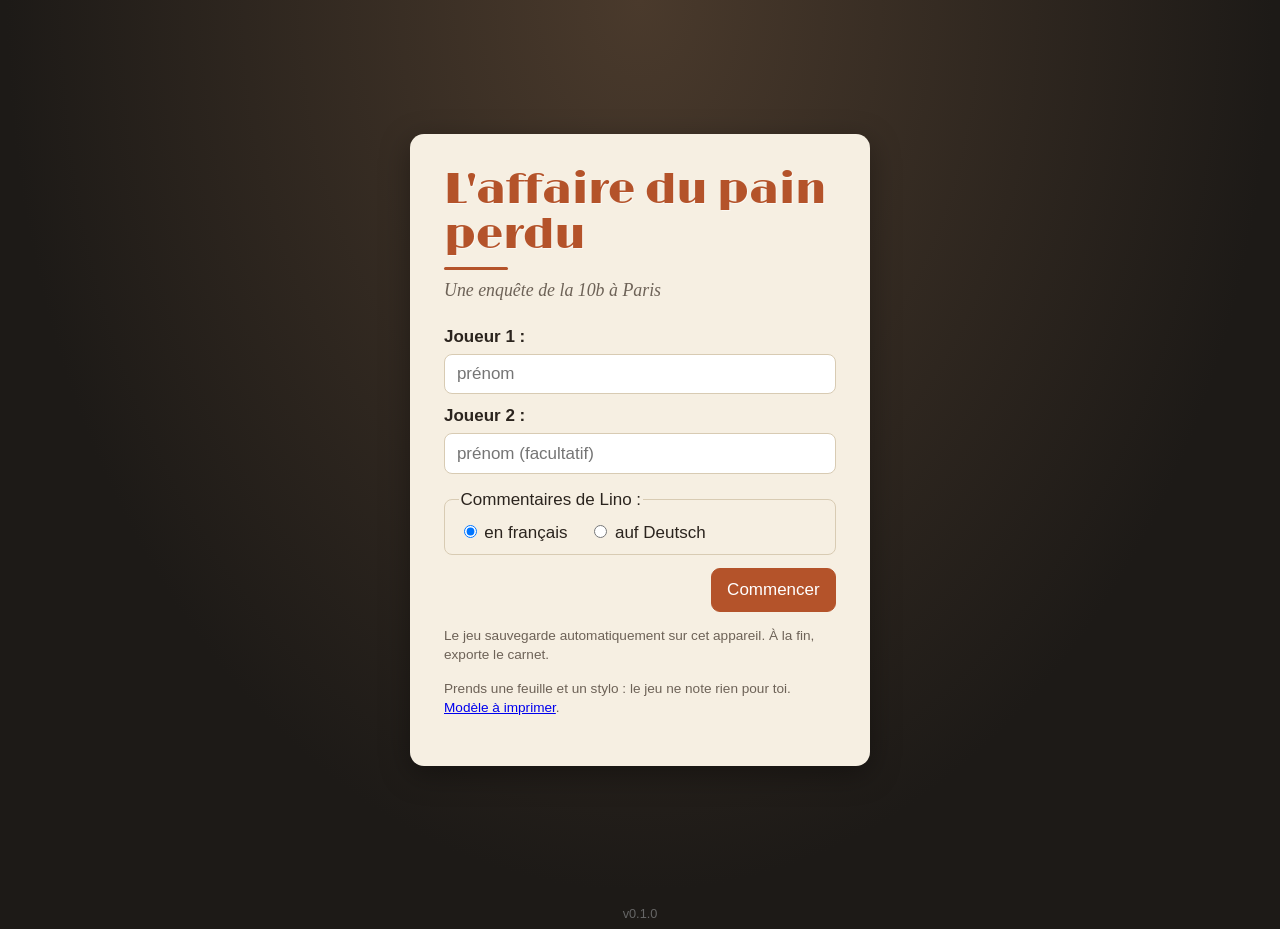
==== index.html @ 49717b9c "Smartphones: kompakte Kopfzeile, große Bühne im Querformat, Teilen-Export - Kopfzeile auf kleinen Bi" ====
<!DOCTYPE html>
<html lang="fr">
<head>
  <meta charset="utf-8">
  <meta name="viewport" content="width=device-width, initial-scale=1">
  <title>L'affaire du pain perdu</title>
  <meta name="description" content="Une enquête à Paris pour apprendre le français (A2) – jeu d'aventure point-and-click.">
  <meta name="theme-color" content="#2a2521">
  <meta name="mobile-web-app-capable" content="yes">
  <meta name="apple-mobile-web-app-capable" content="yes">
  <meta name="apple-mobile-web-app-status-bar-style" content="black">
  <meta name="apple-mobile-web-app-title" content="Pain perdu">
  <link rel="manifest" href="manifest.webmanifest">
  <link rel="apple-touch-icon" href="assets/icons/icon-180.png">
  <link rel="icon" href="data:image/svg+xml,<svg xmlns='http://www.w3.org/2000/svg' viewBox='0 0 100 100'><text y='.9em' font-size='90'>🥖</text></svg>">
  <link rel="stylesheet" href="css/style.css">
</head>
<body>
  <!-- Startbildschirm -->
  <section id="start" class="start">
    <div class="start-card">
      <h1 id="title">L'affaire du pain perdu</h1>
      <p id="subtitle" class="sub">Une enquête de la 10b à Paris</p>
      <label>Joueur 1 : <input id="p1" type="text" maxlength="30" autocomplete="off" placeholder="prénom"></label>
      <label>Joueur 2 : <input id="p2" type="text" maxlength="30" autocomplete="off" placeholder="prénom (facultatif)"></label>
      <fieldset>
        <legend>Commentaires de Lino :</legend>
        <label class="radio"><input type="radio" name="lino" value="fr" checked> en français</label>
        <label class="radio"><input type="radio" name="lino" value="de"> auf Deutsch</label>
      </fieldset>
      <div class="bar">
        <button id="btn-resume" class="btn" hidden>Continuer la partie</button>
        <button id="btn-start" class="btn primary">Commencer</button>
      </div>
      <p class="tiny">Le jeu sauvegarde automatiquement sur cet appareil. À la fin, exporte le carnet.</p>
      <p class="tiny">Prends une feuille et un stylo : le jeu ne note rien pour toi. <a href="zettel.html" target="_blank">Modèle à imprimer</a>.</p>
    </div>
  </section>

  <!-- Spiel -->
  <section id="game" hidden>
    <header class="top">
      <div class="left"><span class="brand">Le Pain perdu</span><span id="scene-name" class="scene"></span><span id="node-id" class="nid" hidden></span></div>
      <div class="right">
        <span id="mouse" class="mouse"></span>
        <!-- Symbole erscheinen nur auf kleinen Bildschirmen (css: Smartphones) -->
        <button id="btn-carnet" class="btn top-btn" aria-label="Carnet"><svg class="ticon" viewBox="0 0 22 22" fill="none" stroke="currentColor" stroke-width="1.9" stroke-linecap="round" stroke-linejoin="round" aria-hidden="true"><path d="M5.5 2.5h10a1.5 1.5 0 0 1 1.5 1.5v14a1.5 1.5 0 0 1-1.5 1.5h-10z"/><path d="M8.5 2.5v17M11.5 7.5h3M11.5 10.5h3"/></svg><span class="tl">Carnet</span> <span id="carnet-count" class="badge"></span></button>
        <button id="btn-map" class="btn top-btn" aria-label="Carte"><svg class="ticon" viewBox="0 0 22 22" fill="none" stroke="currentColor" stroke-width="1.9" stroke-linecap="round" stroke-linejoin="round" aria-hidden="true"><path d="M2.5 5.5l5.5-2 6 2 5.5-2v13l-5.5 2-6-2-5.5 2z"/><path d="M8 3.5v13M14 5.5v13"/></svg><span class="tl">Carte</span></button>
        <button id="btn-inv" class="btn top-btn" aria-label="Inventaire"><svg class="ticon" viewBox="0 0 22 22" fill="none" stroke="currentColor" stroke-width="1.9" stroke-linecap="round" stroke-linejoin="round" aria-hidden="true"><path d="M5.5 9a5.5 5.5 0 0 1 11 0v9a1.5 1.5 0 0 1-1.5 1.5H7A1.5 1.5 0 0 1 5.5 18z"/><path d="M8.5 4.3V2.5h5v1.8M8.5 12.5h5v3.5h-5z"/></svg><span class="tl">Inventaire</span></button>
        <button id="btn-gloss" class="btn top-btn" aria-label="Glossaire"><svg class="ticon" viewBox="0 0 22 22" fill="none" stroke="currentColor" stroke-width="1.9" stroke-linecap="round" stroke-linejoin="round" aria-hidden="true"><path d="M11 6C9 4.5 6 4 2.5 4.5v13C6 17 9 17.5 11 19c2-1.5 5-2 8.5-1.5v-13C16 4 13 4.5 11 6z"/><path d="M11 6v13"/></svg><span class="tl">Glossaire</span></button>
        <button id="btn-lang" class="btn top-btn" title="Commentaires de Lino : français / deutsch" aria-label="Lino FR/DE"><span class="tglyph" aria-hidden="true">FR<br>DE</span><span class="tl">Lino<span class="tl-long"> FR/DE</span></span></button>
        <button id="btn-full" class="btn top-btn" aria-label="Plein écran" title="Plein écran" hidden><svg class="ticon" viewBox="0 0 22 22" fill="none" stroke="currentColor" stroke-width="1.9" stroke-linecap="round" stroke-linejoin="round" aria-hidden="true"><path d="M3 8V3h5M14 3h5v5M19 14v5h-5M8 19H3v-5"/></svg><span class="tl">Plein écran</span></button>
        <button id="btn-prof" class="btn top-btn prof" hidden><span class="tglyph" aria-hidden="true">Prof</span><span class="tl">Prof</span></button>
      </div>
    </header>
    <main class="play">
      <div id="rotate-hint" class="rotate-hint" hidden><span class="rot" aria-hidden="true">⟳</span><span>Tourne ton téléphone : l'image est plus grande.</span><button class="x" aria-label="Fermer">×</button></div>
      <div id="stage" class="stage" aria-label="Scène"></div>
      <div id="dialogue" class="dialogue"></div>
    </main>
  </section>

  <!-- Fenster (Carnet, Karte, Aufgaben …) -->
  <div id="modal" class="modal" hidden>
    <div class="modal-inner">
      <button id="modal-close" class="close" aria-label="Fermer">×</button>
      <div id="modal-body"></div>
    </div>
  </div>
  <div id="toasts" class="toasts"></div>
  <div id="gltip" class="gltip" hidden></div>
  <footer class="foot"><span id="ver"></span></footer>

  <script src="js/data.js"></script>
  <script src="js/game.js"></script>
</body>
</html>
---- css/style.css ----
/* L'affaire du pain perdu – Stil */
:root {
  --bg: #1d1a17; --panel: #f6efe2; --panel-2: #efe4cf; --ink: #2b241e; --muted: #6d6257; --accent: #b4532a; --accent-2: #2c6fad;
  --ok: #2e7d4f; --no: #b23b3b; --line: #d8cbb3; --paper: #fffaf0; --shadow: 0 8px 30px rgba(0,0,0,.35);
  --font: "Segoe UI", Roboto, "Helvetica Neue", Arial, sans-serif; --serif: Georgia, "Times New Roman", serif;
  --display: "Limelight", Georgia, "Times New Roman", serif;
}
/* Titelschrift (Limelight, SIL Open Font License, liegt lokal in assets/fonts) */
@font-face { font-family: "Limelight"; src: url("../assets/fonts/Limelight-Regular.ttf") format("truetype"); font-weight: 400; font-style: normal; font-display: swap; }
* { box-sizing: border-box; }
html, body { margin: 0; padding: 0; background: var(--bg); color: var(--ink); font-family: var(--font); font-size: 17px; line-height: 1.45; }
@media (min-width: 1400px) { html, body { font-size: 18px; } }
button { font: inherit; cursor: pointer; }
h1, h2, h3 { font-family: var(--serif); margin: 0 0 .5rem; }
[hidden] { display: none !important; }

/* Start */
.start { min-height: 100vh; display: grid; place-items: center; padding: 1rem; background: radial-gradient(ellipse at top, #4a3a2c, #1d1a17 70%); }
.start-card { background: var(--panel); padding: 2rem; border-radius: 14px; max-width: 460px; width: 100%; box-shadow: var(--shadow); }
.start-card h1 { font-family: var(--display); font-weight: 400; font-size: clamp(1.9rem, 7vw, 2.5rem); line-height: 1.05; color: var(--accent); text-shadow: 1px 1px 0 rgba(255,255,255,.55); }
.start-card h1::after { content: ""; display: block; width: 64px; height: 3px; background: var(--accent); border-radius: 2px; margin: .55rem 0 .3rem; }
.start-card .sub { color: var(--muted); margin: 0 0 1.2rem; font-family: var(--serif); font-style: italic; font-size: 1.05rem; }
.start-card label { display: block; margin: .6rem 0; font-weight: 600; }
.start-card input[type=text] { display: block; width: 100%; padding: .55rem .7rem; border: 1px solid var(--line); border-radius: 8px; font-size: 1rem; margin-top: .25rem; background: #fff; }
.start-card input.bad { border-color: var(--no); }
.start-card fieldset { border: 1px solid var(--line); border-radius: 8px; margin: .8rem 0; padding: .5rem .8rem; }
.start-card .radio { display: inline-block; margin: 0 1rem 0 0; font-weight: 500; }
.tiny { font-size: .8rem; color: var(--muted); }

/* Buttons */
.btn { background: var(--panel-2); color: var(--ink); border: 1px solid var(--line); border-radius: 9px; padding: .5rem .9rem; transition: background .15s, transform .05s; }
.btn:hover { background: #e4d6ba; }
.btn:active { transform: translateY(1px); }
.btn:disabled { opacity: .45; cursor: not-allowed; }
.btn.primary { background: var(--accent); color: #fff; border-color: var(--accent); }
.btn.primary:hover { background: #9b4523; }
.btn.small { font-size: .85rem; padding: .35rem .6rem; }
.btn.choice { display: block; width: 100%; text-align: left; margin: .35rem 0; background: var(--paper); }
.btn.choice.hl { border-color: var(--accent-2); box-shadow: 0 0 0 2px rgba(44,111,173,.3); }
.btn.choice small { color: var(--muted); }
.btn.choice.on { background: #dcefe3; border-color: var(--ok); }
.btn.opt { display: block; width: 100%; text-align: left; margin: .3rem 0; background: var(--paper); }
.btn.opt.on { background: #dcefe3; border-color: var(--ok); }
.btn.aide { background: #fde9d6; border-color: #f0b98f; }
.btn.play { background: var(--accent-2); color: #fff; border-color: var(--accent-2); }
.btn.play.playing { animation: pulse 1s infinite; }
@keyframes pulse { 0%,100% { box-shadow: 0 0 0 0 rgba(44,111,173,.5);} 50% { box-shadow: 0 0 0 8px rgba(44,111,173,0);} }
.btn.chip { font-size: .85rem; padding: .3rem .6rem; margin: 0 .3rem .3rem 0; background: #fff; }
.bar { display: flex; gap: .5rem; flex-wrap: wrap; justify-content: flex-end; margin-top: .8rem; }

/* Top bar */
.top { display: flex; justify-content: space-between; align-items: center; gap: .5rem; padding: .5rem .8rem; background: #2a2521; color: #eee; flex-wrap: wrap; }
.top .brand { font-family: var(--display); font-weight: 400; font-size: 1.15rem; letter-spacing: .02em; color: #f1c27d; margin-right: .8rem; }
.top .scene { color: #ddd; font-size: .95rem; }
.top .nid { margin-left: .6rem; font-size: .8rem; color: #f1c27d; font-family: monospace; }
.top .right { display: flex; gap: .4rem; align-items: center; flex-wrap: wrap; }
.top .mouse { font-size: .85rem; color: #f1c27d; margin-right: .4rem; }
.top-btn { padding: .35rem .7rem; font-size: .9rem; }
.top-btn.prof { background: #f1c27d; }
.badge { background: var(--accent); color: #fff; border-radius: 10px; padding: 0 .4rem; font-size: .75rem; }

/* Stage */
/* Bühne so groß wie der Bildschirm erlaubt: Breite aus der Höhe (16:9) abgeleitet, damit Bild und Dialog ohne Scrollen passen */
.play { width: 100%; max-width: min(1700px, calc((100vh - 215px) * 16 / 9)); margin: 0 auto; padding: .5rem .6rem; }
.stage { position: relative; width: 100%; aspect-ratio: 16 / 9; background: #333 center / cover no-repeat; border-radius: 10px; overflow: visible; box-shadow: var(--shadow); }
.hotspot { position: absolute; background: rgba(255,255,255,.06); border: 2px dashed rgba(255,255,255,.55); border-radius: 8px; color: #fff; padding: 0; display: flex; align-items: flex-end; justify-content: center; transition: background .15s, border-color .15s; }
.hotspot:hover { background: rgba(255,220,120,.18); border-color: #ffd87a; }
.hotspot > span { background: rgba(0,0,0,.6); font-size: .85rem; padding: .15rem .45rem; border-radius: 6px; margin-bottom: .25rem; white-space: nowrap; }
.verbs { position: absolute; left: 50%; top: 50%; transform: translate(-50%, -50%); display: flex; gap: .35rem; flex-wrap: nowrap; justify-content: center; z-index: 5; background: rgba(28,22,18,.88); padding: .4rem; border-radius: 14px; box-shadow: 0 6px 20px rgba(0,0,0,.45); border: 1px solid rgba(241,194,125,.35); }
.btn.verb { display: flex; flex-direction: column; align-items: center; gap: .2rem; width: 74px; padding: .45rem .2rem .35rem; background: var(--panel); border-color: #d8c7a4; border-radius: 10px; font-size: .78rem; line-height: 1; color: var(--ink); }
.btn.verb .vicon { width: 30px; height: 30px; color: var(--accent); }
.btn.verb:hover { background: #f1c27d; border-color: #f1c27d; }
.btn.verb:hover .vicon { color: var(--ink); }

/* Dialogue */
.dialogue { min-height: 96px; margin-top: .55rem; background: var(--panel); border-radius: 10px; padding: .8rem 1.1rem; box-shadow: var(--shadow); }
.dialogue:not(.active) { background: rgba(246,239,226,.35); min-height: 60px; }
.dialogue.muted { opacity: .5; pointer-events: none; }
.line { display: flex; gap: .8rem; align-items: flex-start; }
.line.narr .body { font-style: italic; color: #4a3f36; }
.line .who { font-weight: 700; color: var(--accent); font-size: .9rem; }
.line .text { font-size: 1.15rem; }
.line .text.de { color: var(--muted); font-style: italic; }
.pt { width: 56px; height: 56px; border-radius: 50%; flex: none; display: grid; place-items: center; color: #fff; font-weight: 700; background-size: cover; background-position: center; border: 2px solid #fff; box-shadow: 0 2px 6px rgba(0,0,0,.3); }
.choices { margin-top: .6rem; }
.help-row { display: flex; justify-content: flex-end; margin: .4rem 0; }
.marie-bubble { display: flex; gap: .6rem; background: #fde9d6; border: 1px solid #f0b98f; border-radius: 10px; padding: .6rem .8rem; margin: .5rem 0; }
.marie-bubble .who { font-weight: 700; color: var(--accent); font-size: .85rem; }

/* Modal */
.modal { position: fixed; inset: 0; background: rgba(0,0,0,.6); display: grid; place-items: center; z-index: 20; padding: 1rem; overflow: auto; }
.modal-inner { background: var(--panel); border-radius: 14px; width: min(980px, 100%); max-height: calc(100vh - 2rem); overflow: auto; padding: 1.2rem 1.4rem; position: relative; box-shadow: var(--shadow); }
.modal.cut .modal-inner, .modal.travel .modal-inner { background: #141211; color: #eee; }
.modal.cut .cutpic { width: 100%; aspect-ratio: 2.12; background: #222 center / cover no-repeat; border-radius: 10px; }
.modal.cut .cutbox, .dlg-inline { margin-top: .8rem; }
.modal.cut .line.narr .body, .modal.travel .line .body { color: #eee; }
.modal.cut .line .who { color: #f1c27d; }
.modal .close { position: absolute; top: .5rem; right: .6rem; background: none; border: none; font-size: 1.6rem; color: var(--muted); }
.modal.nocl .close { display: none; }
.modal h2 { color: var(--accent); font-size: 1.5rem; }
.modal h3 { margin-top: 1rem; }
.metro { font-size: 1.6rem; color: #f1c27d; font-family: var(--serif); }
.metro b { display: inline-block; background: #f1c27d; color: #141211; border-radius: 50%; width: 1.5em; height: 1.5em; text-align: center; line-height: 1.5em; margin-right: .4rem; }

.paper { background: var(--paper); border: 1px solid var(--line); border-radius: 8px; padding: .8rem 1rem; font-size: 1.05rem; box-shadow: 1px 2px 0 #e5dcc8; margin: .3rem 0; }
.paper.sms { font-family: var(--font); background: #e8f4ff; border-color: #b8d6f2; }
.paper.carte, .paper.flyer { font-family: var(--serif); }
.paper.transcript { font-size: .95rem; color: #3a322b; }
.paper.small { font-size: .9rem; }
.paper.intro b { color: var(--accent); }
.hint { color: var(--muted); font-size: .85rem; }
.solo { background: #e8f1fb; border: 1px solid #b8d6f2; padding: .5rem .8rem; border-radius: 8px; margin: .3rem 0; font-weight: 600; }
.tools { display: flex; gap: .5rem; flex-wrap: wrap; margin: .5rem 0; }
.area { margin: .6rem 0; }
.feedback { margin-top: .5rem; }
.feedback.ok .line { background: #dcefe3; border-radius: 8px; padding: .5rem; }
.feedback.no .line { background: #f8dcdc; border-radius: 8px; padding: .5rem; }
.audio-row { display: flex; gap: 1rem; align-items: center; flex-wrap: wrap; margin: .6rem 0; }

/* Aufgaben */
.doccard { border: 1px solid var(--line); border-radius: 8px; padding: .6rem .8rem; margin: .5rem 0; background: var(--paper); }
.doccard.done { border-color: var(--ok); background: #eef7f0; }
.doccard .doclabel { font-weight: 700; }
.doccard .doctext { color: #4a3f36; margin: .2rem 0 .4rem; }
.qbtns { display: flex; flex-wrap: wrap; gap: .3rem; }
.okline { color: var(--ok); margin-top: .4rem; font-weight: 600; }
.slot { display: flex; gap: .6rem; align-items: center; margin: .4rem 0; }
.slot label { min-width: 130px; font-weight: 600; }
select { font: inherit; padding: .35rem .5rem; border-radius: 6px; border: 1px solid var(--line); background: #fff; }
select.bad { border-color: var(--no); background: #fbe9e9; }
select.good { border-color: var(--ok); background: #e9f6ee; }
.gaptext { font-size: 1.15rem; line-height: 2.2; }
.gaptext select { margin: 0 .2rem; }
.picklist { margin: .4rem 0; }
.q { font-weight: 600; }
textarea { width: 100%; font: inherit; font-size: 1.05rem; padding: .6rem; border: 1px solid var(--line); border-radius: 8px; background: #fff; resize: vertical; }
.count { font-size: .85rem; color: var(--muted); margin: .3rem 0; }
.count.ok { color: var(--ok); font-weight: 600; }
.chips { margin: .3rem 0; }
.plan { max-width: 420px; margin: .4rem 0; }
.plan svg { width: 100%; border-radius: 8px; border: 1px solid var(--line); }
.wall { display: grid; grid-template-columns: repeat(auto-fit, minmax(220px, 1fr)); gap: .6rem; }
.poster { background: var(--paper); border: 1px solid var(--line); padding: .7rem; border-radius: 6px; box-shadow: 2px 3px 0 #d9ccb2; font-family: var(--serif); }
.poster.on { border-color: var(--ok); background: #eef7f0; }
.poster .pl { font-size: 1.4rem; font-weight: 700; color: var(--accent); }
.poster .ptext { margin: .3rem 0 .6rem; }
.btn.opt small { color: var(--accent-2); font-weight: 700; margin-right: .3rem; }
.stamps { display: flex; gap: .5rem; flex-wrap: wrap; margin: .4rem 0; }
.btn.stamp { font-family: monospace; font-weight: 700; letter-spacing: .04em; border: 2px solid #7a1f1f; color: #7a1f1f; background: #fff; }
.btn.stamp.on { background: #7a1f1f; color: #fff; }
.sheets { display: grid; grid-template-columns: repeat(auto-fit, minmax(220px, 1fr)); gap: .6rem; }
.sheet { position: relative; text-align: left; background: var(--paper); border: 1px solid var(--line); border-radius: 6px; padding: .8rem; font: inherit; min-height: 110px; }
.sheet.stamped { border-color: #7a1f1f; }
.sheet .mark { position: absolute; right: .6rem; bottom: .5rem; transform: rotate(-12deg); font-family: monospace; font-weight: 700; color: #7a1f1f; border: 3px solid #7a1f1f; padding: .1rem .4rem; opacity: .85; }

/* Carnet */
.qbox { background: var(--paper); border: 1px solid var(--line); border-left: 6px solid #bbb; border-radius: 8px; padding: .6rem .9rem; margin: .5rem 0; }
.qbox.proven { border-left-color: var(--ok); }
.qbox .status { float: right; font-size: .8rem; padding: .1rem .5rem; border-radius: 10px; background: #e6e2da; color: #555; }
.qbox.proven .status { background: #dcefe3; color: var(--ok); font-weight: 700; }
/* Abfragen */
.rin { font: inherit; font-size: 1.05rem; padding: .3rem .5rem; border: 1px solid #c9b78f; border-radius: 8px; background: #fff; margin: 0 .15rem; min-width: 4rem; }
.rin:focus { outline: 2px solid rgba(44,111,173,.35); border-color: var(--accent-2); }
.rin.bad { border-color: var(--no); background: #fdf0f0; }
.rin.good { border-color: var(--ok); background: #eef7f0; }
.rfield { display: flex; gap: .6rem; align-items: center; flex-wrap: wrap; margin: .55rem 0; }
.rfield label { font-weight: 600; }
.mission { background: #fde9d6; border: 1px solid #f0b98f; border-radius: 8px; padding: .5rem .8rem; margin: .4rem 0; }

/* Inventar */
.igrid { display: grid; grid-template-columns: repeat(auto-fill, minmax(118px, 1fr)); gap: .5rem; }
.item { display: flex; flex-direction: column; align-items: center; gap: .3rem; background: var(--paper); border: 1px solid var(--line); border-radius: 10px; padding: .55rem .4rem .5rem; font: inherit; color: var(--ink); cursor: pointer; transition: background .15s, border-color .15s; }
.item:hover { background: #fff; border-color: #c9b78f; }
.item.on { background: #fff3dc; border-color: var(--accent); box-shadow: 0 0 0 2px rgba(180,83,42,.25); }
.item .iname { font-size: .82rem; text-align: center; line-height: 1.2; }
.ipic { width: 80px; height: 80px; border-radius: 10px; background: #efe6d2 center / contain no-repeat; display: grid; place-items: center; font-size: 2rem; flex: none; }
.ipic.img { background-color: transparent; }
.idetail { margin-top: .7rem; background: var(--paper); border: 1px solid var(--line); border-radius: 10px; padding: .7rem .9rem; }
.idetail .ihead { display: flex; gap: .8rem; align-items: center; }
.idetail .ihead .ipic { width: 64px; height: 64px; }
.idetail .idesc { color: #4a3f36; font-size: .95rem; margin-top: .15rem; }
.idetail .docimg { max-height: 34vh; margin-top: .6rem; }

/* Karte */
.mapwrap svg { width: 100%; border-radius: 10px; border: 1px solid var(--line); }
.place { cursor: pointer; }
.place circle { fill: var(--accent); stroke: #fff; stroke-width: .6; }
.place.locked circle { fill: #aaa; }
.place.done circle { fill: var(--ok); }
.place.here circle { stroke: #f1c27d; stroke-width: 1; }
.place .chk { font-size: 3px; fill: #fff; font-weight: 700; pointer-events: none; }
.place .dot { fill: var(--no); stroke: #fff; stroke-width: .3; }
.place .lbl { font-size: 2.5px; font-weight: 700; fill: #2b241e; }
.place .q { font-size: 2.2px; fill: #6d6257; font-style: italic; }
.place.locked .lbl, .place.locked .q { fill: #999; }

/* Glossar */
.gl { text-decoration: underline dotted; text-underline-offset: 3px; cursor: help; }
.gltip { position: absolute; z-index: 30; background: #2a2521; color: #fff; padding: .5rem .7rem; border-radius: 8px; font-size: .9rem; max-width: 250px; box-shadow: var(--shadow); }
.gl-table { width: 100%; border-collapse: collapse; font-size: .95rem; }
.gl-table td { border-bottom: 1px solid var(--line); padding: .3rem .4rem; }

/* Prof */
.jumps { display: flex; flex-wrap: wrap; gap: .3rem; }
.jumps .btn small { color: var(--muted); }
.results { width: 100%; border-collapse: collapse; font-size: .8rem; }
.results th, .results td { border-bottom: 1px solid var(--line); padding: .25rem .4rem; text-align: left; }

.toasts { position: fixed; left: 50%; bottom: 1.2rem; transform: translateX(-50%); z-index: 40; display: flex; flex-direction: column; gap: .4rem; align-items: center; pointer-events: none; }
.toast { background: #2a2521; color: #f1c27d; padding: .5rem .9rem; border-radius: 20px; font-size: .9rem; box-shadow: var(--shadow); animation: fade 2.6s forwards; }
@keyframes fade { 0% { opacity: 0; transform: translateY(8px);} 10%,80% { opacity: 1; transform: none;} 100% { opacity: 0;} }
.foot { text-align: center; color: #666; font-size: .75rem; padding: .3rem; }
/* Introvideo */
.introvid { position: fixed; inset: 0; background: #000; z-index: 50; display: grid; place-items: center; }
.introvid video { width: 100%; height: 100%; object-fit: contain; }
.introvid .skip { position: absolute; right: 1.2rem; bottom: 1.2rem; background: rgba(0,0,0,.55); color: #f1c27d; border: 1px solid rgba(241,194,125,.6); }


.nobg { position: absolute; inset: 0; display: grid; place-items: center; color: #d9c7a8; font-family: var(--serif); font-size: 1.6rem; text-align: center; pointer-events: none; }
.credits { margin-top: 1rem; padding-top: .8rem; border-top: 1px dashed var(--line); color: var(--muted); font-size: .9rem; line-height: 1.6; }
.credits b { display: block; font-family: var(--display); font-weight: 400; font-size: 1.5rem; color: var(--accent); line-height: 1.15; margin-bottom: .15rem; }

/* Zettel: auf Papier notieren */
.docimg { display: block; max-width: 100%; max-height: 46vh; border-radius: 8px; border: 1px solid var(--line); margin: .3rem auto .5rem; }

/* ---------- Smartphones und kleine Fenster ---------- */
/* Grundsätzlich: Symbole der Kopfzeile nur auf kleinen Bildschirmen, keine Doppeltipp-Lupe, kein Markieren auf der Bühne */
.ticon, .tglyph, .verbs .vtitle, .rotate-hint { display: none; }
.btn, .hotspot, .item, .sheet, .place, .gl { touch-action: manipulation; -webkit-tap-highlight-color: transparent; }
.stage { -webkit-user-select: none; user-select: none; -webkit-touch-callout: none; }
/* Kleine Hotspots (Telefon, Flyer …) bekommen eine Tippfläche von mindestens 44 px */
.hotspot::before { content: ""; position: absolute; left: 50%; top: 50%; width: max(100%, 44px); height: max(100%, 44px); transform: translate(-50%, -50%); }
.hotspot:active { background: rgba(255,220,120,.25); border-color: #ffd87a; }

/* Kompakte Kopfzeile: eine Zeile, Symbol-Knöpfe */
@media (max-width: 760px), (max-height: 520px) {
  .top { flex-wrap: nowrap; gap: .4rem; padding: .25rem .5rem; padding-left: max(.5rem, env(safe-area-inset-left)); padding-right: max(.5rem, env(safe-area-inset-right)); min-height: 48px; }
  .top .left { flex: 1; min-width: 0; display: flex; align-items: center; }
  .top .brand { display: none; }
  .top .scene { font-size: .85rem; white-space: nowrap; overflow: hidden; text-overflow: ellipsis; }
  .top .right { flex: none; flex-wrap: nowrap; gap: .3rem; }
  .top .mouse { margin-right: .15rem; font-size: .72rem; line-height: 1.15; text-align: right; }
  .top .mouse .ml { display: block; opacity: .75; }
  .top-btn { position: relative; display: inline-flex; align-items: center; justify-content: center; gap: .35rem; min-width: 40px; height: 38px; padding: 0 .55rem; }
  .top-btn .ticon, .top-btn .tglyph { display: block; }
  .ticon { width: 22px; height: 22px; color: var(--accent); flex: none; }
  .tglyph { font-size: .62rem; font-weight: 800; line-height: 1.05; color: var(--accent); letter-spacing: .02em; }
  .top-btn .badge { position: absolute; top: -4px; right: -4px; }
  .badge:empty { display: none; }
  .foot { display: none; }
  .line .text { font-size: 1.02rem; }
  .pt { width: 46px; height: 46px; }
  .btn.choice, .btn.opt { padding: .55rem .75rem; }
  /* Aktionsmenü zeigt, was man angetippt hat */
  .verbs { flex-wrap: wrap; max-width: calc(100% - 8px); }
  .verbs .vtitle { display: block; flex: 0 0 100%; text-align: center; color: #f1c27d; font-size: .8rem; font-weight: 600; line-height: 1.2; padding: 0 .3rem .1rem; }
  .btn.verb { width: 70px; }
  /* Fenster nutzen fast den ganzen Bildschirm */
  .modal { padding: .35rem; }
  .modal-inner { max-height: calc(100vh - .7rem); max-height: calc(100dvh - .7rem); padding: .85rem .9rem; border-radius: 12px; }
  .modal .close { width: 44px; height: 44px; top: .1rem; right: .1rem; display: grid; place-items: center; }
  .modal h2 { font-size: 1.3rem; padding-right: 2.4rem; }
  .igrid { grid-template-columns: repeat(auto-fill, minmax(96px, 1fr)); }
  .ipic { width: 64px; height: 64px; }
  .place .lbl { font-size: 3.2px; }
  .place .q { font-size: 2.7px; }
  .gltip { max-width: min(250px, calc(100vw - 16px)); }
}
/* Kleine Bildschirme: Symbol mit kurzer Beschriftung darunter; ganz schmal nur Symbole */
@media (max-width: 760px) and (min-width: 561px), (max-height: 520px) and (min-width: 561px) {
  .top-btn { flex-direction: column; gap: 2px; height: 40px; min-width: 50px; padding: 2px .35rem; }
  .top-btn .ticon { width: 19px; height: 19px; }
  .top-btn .tl { font-size: .6rem; line-height: 1; white-space: nowrap; }
  .top-btn .tl-long, .top-btn.prof .tglyph { display: none; }
  #btn-lang .tglyph { font-size: .55rem; }
}
@media (max-width: 560px) {
  .top-btn .tl { display: none; }
  .top-btn { width: 40px; padding: 0; }
}

/* Hochformat: Bild oben, Dialog darunter; Beschriftungen erst im Aktionsmenü, Hinweis zum Drehen */
@media (max-width: 640px) and (orientation: portrait) {
  main.play { padding: .4rem; }
  .hotspot > span { display: none; }
  /* Ortsname steht auf dem Bild statt abgeschnitten in der Kopfzeile */
  .top .scene { display: none; }
  .stage[data-name]::after { content: attr(data-name); position: absolute; left: 6px; top: 6px; max-width: calc(100% - 12px); padding: .1rem .5rem; border-radius: 8px; background: rgba(28,22,18,.72); color: #f1c27d; font-size: .72rem; line-height: 1.4; white-space: nowrap; overflow: hidden; text-overflow: ellipsis; pointer-events: none; }
  .rotate-hint { display: flex; align-items: center; gap: .55rem; margin: 0 0 .4rem; padding: .35rem .4rem .35rem .7rem; background: #3a322b; color: #f1c27d; border-radius: 10px; font-size: .85rem; line-height: 1.25; }
  .rotate-hint .rot { font-size: 1.3rem; line-height: 1; }
  .rotate-hint span:nth-child(2) { flex: 1; }
  .rotate-hint .x { flex: none; width: 36px; height: 36px; border: none; background: none; color: #f1c27d; font-size: 1.4rem; line-height: 1; }
}
@media (max-width: 760px) and (orientation: landscape), (max-height: 520px) and (orientation: landscape) {
  .hotspot > span { font-size: .68rem; white-space: normal; max-width: calc(100% - 4px); text-align: center; line-height: 1.15; padding: .1rem .3rem; }
}

/* Querformat auf dem Handy: Bühne so hoch wie möglich, Dialog liegt unten auf dem Bild */
@media (orientation: landscape) and (max-height: 520px) {
  #game { display: flex; flex-direction: column; height: 100vh; height: 100dvh; overflow: hidden; }
  main.play { flex: 1; min-height: 0; position: relative; padding: .3rem .5rem .4rem; max-width: min(100%, calc((100vh - 60px) * 16 / 9)); max-width: min(100%, calc((100dvh - 60px) * 16 / 9)); }
  .stage { box-shadow: none; }
  .dialogue { position: absolute; left: 1rem; right: 1rem; bottom: .8rem; z-index: 8; margin: 0; max-height: 66%; overflow-y: auto; overscroll-behavior: contain; padding: .5rem .8rem; background: rgba(246,239,226,.97); }
  .dialogue:not(.active) { display: none; }
  .dialogue .line { gap: .6rem; }
  .pt { width: 40px; height: 40px; }
  .line .text { font-size: 1rem; line-height: 1.35; }
  .choices { display: grid; grid-template-columns: 1fr 1fr; gap: .3rem; margin-top: .4rem; }
  .choices .help-row { grid-column: 1 / -1; margin: 0; }
  .btn.choice { margin: 0; padding: .4rem .6rem; line-height: 1.3; }
  .bar { margin-top: .4rem; }
  .marie-bubble { margin: .35rem 0; padding: .4rem .6rem; }
  .toasts { top: 3.3rem; bottom: auto; }
  /* Zwischensequenz: Bild links, Text rechts */
  .modal.cut #modal-body { display: grid; grid-template-columns: minmax(0, 1.25fr) minmax(0, 1fr); gap: .9rem; align-items: center; }
  .modal.cut .cutbox { margin-top: 0; }
  .modal.cut .cutpic { max-height: calc(100dvh - 2.5rem); }
  .docimg { max-height: 52vh; }
  /* Karte: links so hoch wie möglich, Titel und Knopf rechts daneben */
  .modal.map #modal-body { display: grid; grid-template-columns: auto minmax(0, 1fr); grid-template-rows: auto auto 1fr; column-gap: 1rem; }
  .modal.map #modal-body > h2 { grid-column: 2; grid-row: 1; }
  .modal.map #modal-body > .hint { grid-column: 2; grid-row: 2; }
  .modal.map #modal-body > .bar { grid-column: 2; grid-row: 3; align-self: end; }
  .modal.map .mapwrap { grid-column: 1; grid-row: 1 / 4; }
  .mapwrap svg { width: auto; height: calc(100vh - 2.6rem); height: calc(100dvh - 2.6rem); max-width: 100%; display: block; }
  .start { padding: .6rem; }
  .start-card { padding: 1.1rem 1.4rem; max-width: 560px; }
  .start-card .sub { margin-bottom: .6rem; }
  .start-card label { margin: .35rem 0; }
}
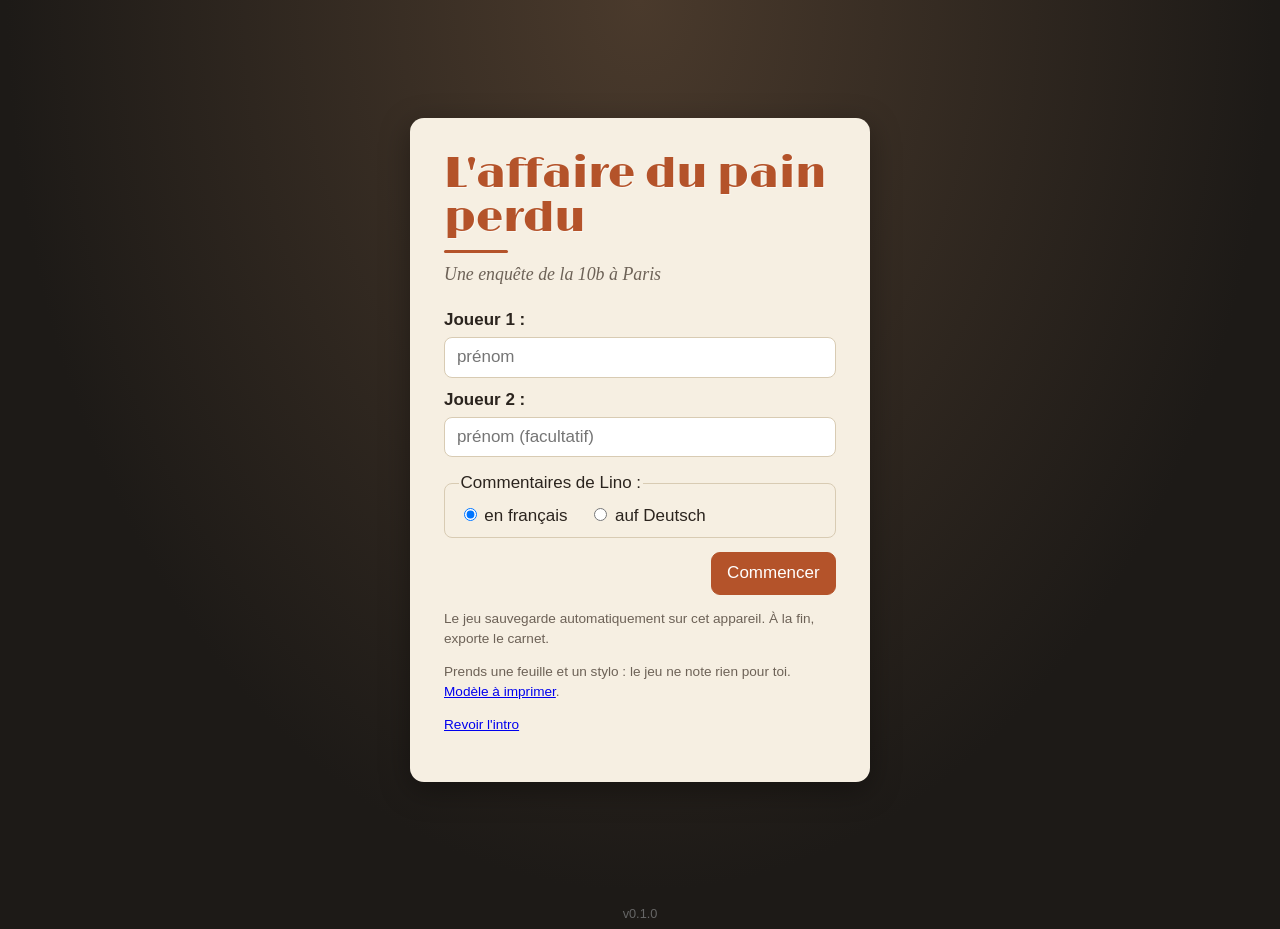
==== commit 87fcbf79: "Introvideo vor dem Startmenü, Titelkarte am Ende Das gelieferte Video (8 s, 1280 × 720, mit Ton) lie" ====
--- a/index.html
+++ b/index.html
@@ -34,6 +34,7 @@
       </div>
       <p class="tiny">Le jeu sauvegarde automatiquement sur cet appareil. À la fin, exporte le carnet.</p>
       <p class="tiny">Prends une feuille et un stylo : le jeu ne note rien pour toi. <a href="zettel.html" target="_blank">Modèle à imprimer</a>.</p>
+      <p class="tiny"><a href="#" id="btn-intro">Revoir l'intro</a></p>
     </div>
   </section>
 
--- a/css/style.css
+++ b/css/style.css
@@ -211,10 +211,20 @@
 @keyframes fade { 0% { opacity: 0; transform: translateY(8px);} 10%,80% { opacity: 1; transform: none;} 100% { opacity: 0;} }
 .foot { text-align: center; color: #666; font-size: .75rem; padding: .3rem; }
 /* Introvideo */
-.introvid { position: fixed; inset: 0; background: #000; z-index: 50; display: grid; place-items: center; }
-.introvid video { width: 100%; height: 100%; object-fit: contain; }
-.introvid .skip { position: absolute; right: 1.2rem; bottom: 1.2rem; background: rgba(0,0,0,.55); color: #f1c27d; border: 1px solid rgba(241,194,125,.6); }
-
+.introvid { position: fixed; inset: 0; background: #000; z-index: 50; display: grid; place-items: center; overflow: hidden; transition: opacity .9s ease; }
+.introvid.out { opacity: 0; pointer-events: none; }
+.introvid video { width: 100%; height: 100%; object-fit: contain; display: block; transition: filter 1.2s ease; }
+.introvid.titled video { filter: brightness(.5) saturate(.85); }
+.introvid .skip, .introvid .snd { position: absolute; bottom: 1.2rem; background: rgba(0,0,0,.55); color: #f1c27d; border: 1px solid rgba(241,194,125,.6); }
+.introvid .skip { right: 1.2rem; }
+.introvid .snd { left: 1.2rem; }
+.introvid .bigplay { position: absolute; width: 96px; height: 96px; border-radius: 50%; border: 2px solid #f1c27d; background: rgba(0,0,0,.6); color: #f1c27d; font-size: 2.4rem; padding-left: 8px; cursor: pointer; }
+/* Titelkarte am Ende des Videos: über dem letzten Bild, in der Plakatschrift des Spiels */
+.introvid .ititle { position: absolute; inset: 0; display: grid; place-content: center; text-align: center; padding: 1rem 1.2rem; background: radial-gradient(ellipse at center, rgba(0,0,0,.25), rgba(0,0,0,.75)); opacity: 0; transition: opacity 1.1s ease; pointer-events: none; }
+.introvid.titled .ititle { opacity: 1; pointer-events: auto; cursor: pointer; }
+.introvid .ititle h1 { font-family: var(--display); font-weight: 400; font-size: clamp(2.5rem, 9.5vw, 7.5rem); line-height: 1.05; color: #f1c27d; text-shadow: 0 3px 0 #6b3d14, 0 10px 36px rgba(0,0,0,.85); margin: 0; transform: translateY(18px) scale(.96); transition: transform 1.1s ease; }
+.introvid.titled .ititle h1 { transform: none; }
+.introvid .ititle p { font-family: var(--serif); font-style: italic; color: #f6ead3; font-size: clamp(1.05rem, 2.6vw, 1.7rem); margin: .9rem 0 0; text-shadow: 0 2px 12px rgba(0,0,0,.9); }
 
 .nobg { position: absolute; inset: 0; display: grid; place-items: center; color: #d9c7a8; font-family: var(--serif); font-size: 1.6rem; text-align: center; pointer-events: none; }
 .credits { margin-top: 1rem; padding-top: .8rem; border-top: 1px dashed var(--line); color: var(--muted); font-size: .9rem; line-height: 1.6; }
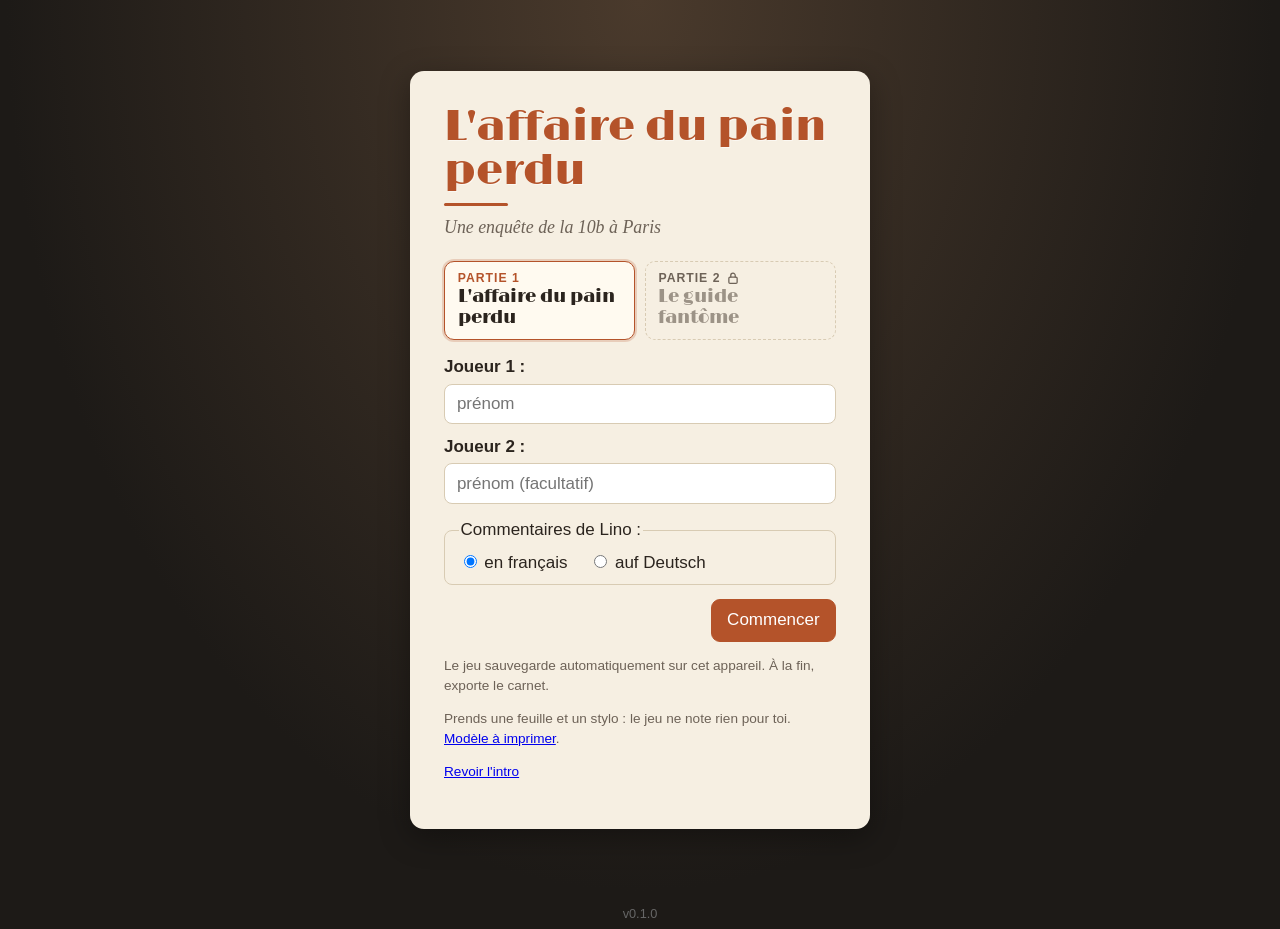
==== commit 177c7770: "Beide Teile in einem Startmenü, Teil 2 hinter dem Schlüsselwort « Notre Dame » Das Startmenü von Tei" ====
--- a/index.html
+++ b/index.html
@@ -21,19 +21,30 @@
     <div class="start-card">
       <h1 id="title">L'affaire du pain perdu</h1>
       <p id="subtitle" class="sub">Une enquête de la 10b à Paris</p>
+      <!-- Zwei Teile: Teil 2 ist gesperrt, bis Teil 1 geschafft ist oder das Schlüsselwort eingegeben wird -->
+      <div id="parts" class="parts" role="radiogroup" aria-label="Choisis l'enquête">
+        <button type="button" class="part on" data-part="1" role="radio" aria-checked="true"><span class="part-n">Partie 1</span><span class="part-t">L'affaire du pain perdu</span></button>
+        <button type="button" class="part" data-part="2" role="radio" aria-checked="false"><span class="part-n">Partie 2<svg class="lock" viewBox="0 0 22 22" fill="none" stroke="currentColor" stroke-width="2" stroke-linecap="round" stroke-linejoin="round" aria-hidden="true"><rect x="4.5" y="9.5" width="13" height="10" rx="1.8"/><path d="M7.5 9.5V7a3.5 3.5 0 0 1 7 0v2.5"/></svg></span><span class="part-t">Le guide fantôme</span></button>
+      </div>
+      <div id="keyrow" class="keyrow" hidden>
+        <p>La partie 2 s'ouvre à la fin de la partie 1. Tu as le mot de passe ?</p>
+        <div class="keyin"><input id="key" type="text" maxlength="40" autocomplete="off" autocapitalize="off" autocorrect="off" spellcheck="false" placeholder="mot de passe" aria-label="Mot de passe"><button id="btn-key" class="btn">Ouvrir</button></div>
+        <p id="keymsg" class="keymsg" role="status"></p>
+      </div>
       <label>Joueur 1 : <input id="p1" type="text" maxlength="30" autocomplete="off" placeholder="prénom"></label>
       <label>Joueur 2 : <input id="p2" type="text" maxlength="30" autocomplete="off" placeholder="prénom (facultatif)"></label>
-      <fieldset>
+      <fieldset class="p1only">
         <legend>Commentaires de Lino :</legend>
         <label class="radio"><input type="radio" name="lino" value="fr" checked> en français</label>
         <label class="radio"><input type="radio" name="lino" value="de"> auf Deutsch</label>
       </fieldset>
       <div class="bar">
+        <button id="btn-full-start" class="btn" hidden><svg class="fsi" viewBox="0 0 22 22" fill="none" stroke="currentColor" stroke-width="1.9" stroke-linecap="round" stroke-linejoin="round" aria-hidden="true"><path d="M3 8V3h5M14 3h5v5M19 14v5h-5M8 19H3v-5"/></svg><span class="tl">Plein écran</span></button>
         <button id="btn-resume" class="btn" hidden>Continuer la partie</button>
         <button id="btn-start" class="btn primary">Commencer</button>
       </div>
       <p class="tiny">Le jeu sauvegarde automatiquement sur cet appareil. À la fin, exporte le carnet.</p>
-      <p class="tiny">Prends une feuille et un stylo : le jeu ne note rien pour toi. <a href="zettel.html" target="_blank">Modèle à imprimer</a>.</p>
+      <p class="tiny">Prends une feuille et un stylo : le jeu ne note rien pour toi.<span class="p1only"> <a href="zettel.html" target="_blank">Modèle à imprimer</a>.</span></p>
       <p class="tiny"><a href="#" id="btn-intro">Revoir l'intro</a></p>
     </div>
   </section>
@@ -41,7 +52,7 @@
   <!-- Spiel -->
   <section id="game" hidden>
     <header class="top">
-      <div class="left"><span class="brand">Le Pain perdu</span><span id="scene-name" class="scene"></span><span id="node-id" class="nid" hidden></span></div>
+      <div class="left"><button id="btn-menu" class="btn top-btn" aria-label="Menu" title="Retour au menu (la partie est sauvegardée)"><svg class="ticon" viewBox="0 0 22 22" fill="none" stroke="currentColor" stroke-width="1.9" stroke-linecap="round" stroke-linejoin="round" aria-hidden="true"><path d="M2.5 10.5 11 3.5l8.5 7"/><path d="M5 9v9.5h12V9"/><path d="M9.3 18.5v-5h3.4v5"/></svg><span class="tl">Menu</span></button><span class="brand">Le Pain perdu</span><span id="scene-name" class="scene"></span><span id="node-id" class="nid" hidden></span></div>
       <div class="right">
         <span id="mouse" class="mouse"></span>
         <!-- Symbole erscheinen nur auf kleinen Bildschirmen (css: Smartphones) -->
@@ -73,6 +84,7 @@
   <footer class="foot"><span id="ver"></span></footer>
 
   <script src="js/data.js"></script>
+  <script src="js/prof.js"></script>
   <script src="js/game.js"></script>
 </body>
 </html>
--- a/css/style.css
+++ b/css/style.css
@@ -26,6 +26,30 @@
 .start-card fieldset { border: 1px solid var(--line); border-radius: 8px; margin: .8rem 0; padding: .5rem .8rem; }
 .start-card .radio { display: inline-block; margin: 0 1rem 0 0; font-weight: 500; }
 .tiny { font-size: .8rem; color: var(--muted); }
+/* Startmenü: Teil 1 oder Teil 2 (gesperrt bis zum Schlüsselwort) */
+.parts { display: grid; grid-template-columns: 1fr 1fr; gap: .55rem; margin: 0 0 .9rem; }
+.part { display: flex; flex-direction: column; align-items: flex-start; gap: .15rem; text-align: left; padding: .5rem .75rem .6rem; background: var(--panel-2); border: 1px solid var(--line); border-radius: 10px; color: var(--ink); font: inherit; line-height: 1.15; cursor: pointer; touch-action: manipulation; -webkit-tap-highlight-color: transparent; }
+.part .part-n { display: flex; align-items: center; gap: .3rem; font-size: .72rem; font-weight: 700; letter-spacing: .08em; text-transform: uppercase; color: var(--muted); }
+.part .part-t { font-family: var(--display); font-size: 1.05rem; }
+.part.on { background: var(--paper); border-color: var(--accent); box-shadow: 0 0 0 2px rgba(180,83,42,.22); }
+.part.on .part-n { color: var(--accent); }
+.part .lock { display: none; width: 14px; height: 14px; }
+.part.locked { background: transparent; border-style: dashed; }
+.part.locked .part-t { color: var(--muted); opacity: .65; }
+.part.locked .lock { display: block; }
+.keyrow { margin: -.35rem 0 .9rem; padding: .6rem .75rem; background: var(--paper); border: 1px dashed var(--accent); border-radius: 10px; }
+.keyrow p { margin: 0 0 .45rem; font-size: .9rem; }
+.keyin { display: flex; gap: .4rem; }
+.start-card .keyin input[type=text] { flex: 1; min-width: 0; width: 0; margin: 0; padding: .45rem .6rem; }   /* width 0: das Feld macht die Karte auf dem Handy nicht breiter */
+.start-card .keyin input.bad { border-color: var(--no); background: #fdf0f0; }
+.keyrow .keymsg { margin: .4rem 0 0; color: var(--no); font-size: .85rem; }
+.keymsg:empty { display: none; }
+.start.p2 .p1only { display: none; }
+/* Ende von Teil 1: das Schlüsselwort für Teil 2 */
+.keybox { margin: .8rem 0; padding: .8rem 1rem .9rem; text-align: center; background: #2a2521; color: #f6ead3; border-radius: 12px; }
+.keybox .kt { font-size: .8rem; font-weight: 700; letter-spacing: .08em; text-transform: uppercase; color: #f1c27d; }
+.keybox .kw { font-family: var(--display); font-size: clamp(1.9rem, 6vw, 2.7rem); line-height: 1.15; color: #f1c27d; text-shadow: 0 2px 0 #6b3d14; margin: .15rem 0 .1rem; }
+.keybox p { margin: .2rem auto .7rem; max-width: 34rem; font-size: .92rem; }
 
 /* Buttons */
 .btn { background: var(--panel-2); color: var(--ink); border: 1px solid var(--line); border-radius: 9px; padding: .5rem .9rem; transition: background .15s, transform .05s; }
@@ -46,6 +70,7 @@
 .btn.play.playing { animation: pulse 1s infinite; }
 @keyframes pulse { 0%,100% { box-shadow: 0 0 0 0 rgba(44,111,173,.5);} 50% { box-shadow: 0 0 0 8px rgba(44,111,173,0);} }
 .btn.chip { font-size: .85rem; padding: .3rem .6rem; margin: 0 .3rem .3rem 0; background: #fff; }
+.btn .fsi { width: 1.1em; height: 1.1em; vertical-align: -.2em; margin-right: .35rem; color: var(--accent); }   /* Vollbild-Knopf auf dem Startbildschirm */
 .bar { display: flex; gap: .5rem; flex-wrap: wrap; justify-content: flex-end; margin-top: .8rem; }
 
 /* Top bar */
@@ -57,6 +82,25 @@
 .top .mouse { font-size: .85rem; color: #f1c27d; margin-right: .4rem; }
 .top-btn { padding: .35rem .7rem; font-size: .9rem; }
 .top-btn.prof { background: #f1c27d; }
+#btn-menu { margin-right: .7rem; }
+/* Spieltitel in der Kopfzeile nur bei viel Platz (daneben steht der Menü-Knopf) */
+@media (max-width: 1180px) { .top .brand { display: none; } }
+/* Tablets und kleine Laptops: Kopfzeile in einer Reihe, Knöpfe mit Symbol und kleiner Beschriftung */
+@media (min-width: 761px) and (max-width: 1100px) and (min-height: 521px) {
+  .top { flex-wrap: nowrap; min-height: 52px; }
+  .top .left { flex: 1; min-width: 0; display: flex; align-items: center; }
+  .top .scene { white-space: nowrap; overflow: hidden; text-overflow: ellipsis; }
+  .top .right { flex: none; flex-wrap: nowrap; gap: .35rem; }
+  .top .mouse { font-size: .8rem; line-height: 1.15; text-align: right; }
+  .top .mouse .ml { display: block; opacity: .75; }
+  .top-btn { position: relative; display: inline-flex; flex-direction: column; align-items: center; justify-content: center; gap: 2px; min-width: 58px; height: 44px; padding: 2px .45rem; }
+  .top-btn .ticon, .top-btn .tglyph { display: block; }
+  .top-btn .ticon { width: 20px; height: 20px; color: var(--accent); flex: none; }
+  .top-btn .tglyph { font-size: .58rem; font-weight: 800; line-height: 1.05; color: var(--accent); letter-spacing: .02em; }
+  .top-btn .tl { font-size: .68rem; line-height: 1; white-space: nowrap; }
+  .top-btn .tl-long, .top-btn.prof .tglyph { display: none; }
+  .top-btn .badge { position: absolute; top: -4px; right: -4px; }
+}
 .badge { background: var(--accent); color: #fff; border-radius: 10px; padding: 0 .4rem; font-size: .75rem; }
 
 /* Stage */
@@ -113,6 +157,9 @@
 .tools { display: flex; gap: .5rem; flex-wrap: wrap; margin: .5rem 0; }
 .area { margin: .6rem 0; }
 .feedback { margin-top: .5rem; }
+.feedback .countdown { margin-top: .4rem; font-weight: 700; color: var(--muted); }
+.proof { margin-top: .8rem; }
+.proof .line { margin-bottom: .4rem; }
 .feedback.ok .line { background: #dcefe3; border-radius: 8px; padding: .5rem; }
 .feedback.no .line { background: #f8dcdc; border-radius: 8px; padding: .5rem; }
 .audio-row { display: flex; gap: 1rem; align-items: center; flex-wrap: wrap; margin: .6rem 0; }
@@ -247,6 +294,7 @@
   .top { flex-wrap: nowrap; gap: .4rem; padding: .25rem .5rem; padding-left: max(.5rem, env(safe-area-inset-left)); padding-right: max(.5rem, env(safe-area-inset-right)); min-height: 48px; }
   .top .left { flex: 1; min-width: 0; display: flex; align-items: center; }
   .top .brand { display: none; }
+  #btn-menu { flex: none; margin-right: .45rem; }
   .top .scene { font-size: .85rem; white-space: nowrap; overflow: hidden; text-overflow: ellipsis; }
   .top .right { flex: none; flex-wrap: nowrap; gap: .3rem; }
   .top .mouse { margin-right: .15rem; font-size: .72rem; line-height: 1.15; text-align: right; }
@@ -288,6 +336,11 @@
   .top-btn .tl { display: none; }
   .top-btn { width: 40px; padding: 0; }
 }
+@media (max-width: 380px) {
+  .top .right { gap: .2rem; }
+  .top-btn { width: 36px; min-width: 36px; }
+  #btn-menu { margin-right: .25rem; }
+}
 
 /* Hochformat: Bild oben, Dialog darunter; Beschriftungen erst im Aktionsmenü, Hinweis zum Drehen */
 @media (max-width: 640px) and (orientation: portrait) {
@@ -296,6 +349,10 @@
   /* Ortsname steht auf dem Bild statt abgeschnitten in der Kopfzeile */
   .top .scene { display: none; }
   .stage[data-name]::after { content: attr(data-name); position: absolute; left: 6px; top: 6px; max-width: calc(100% - 12px); padding: .1rem .5rem; border-radius: 8px; background: rgba(28,22,18,.72); color: #f1c27d; font-size: .72rem; line-height: 1.4; white-space: nowrap; overflow: hidden; text-overflow: ellipsis; pointer-events: none; }
+  /* Wer die Maus hat, steht ebenfalls auf dem Bild: so passen alle Knöpfe in die Kopfzeile */
+  .top .mouse { display: none; }
+  .stage[data-mouse]::before { content: attr(data-mouse); position: absolute; right: 6px; top: 6px; z-index: 2; max-width: 42%; padding: .1rem .5rem; border-radius: 8px; background: rgba(28,22,18,.72); color: #f1c27d; font-size: .72rem; line-height: 1.4; white-space: nowrap; overflow: hidden; text-overflow: ellipsis; pointer-events: none; }
+  .stage[data-mouse][data-name]::after { max-width: calc(56% - 12px); }
   .rotate-hint { display: flex; align-items: center; gap: .55rem; margin: 0 0 .4rem; padding: .35rem .4rem .35rem .7rem; background: #3a322b; color: #f1c27d; border-radius: 10px; font-size: .85rem; line-height: 1.25; }
   .rotate-hint .rot { font-size: 1.3rem; line-height: 1; }
   .rotate-hint span:nth-child(2) { flex: 1; }
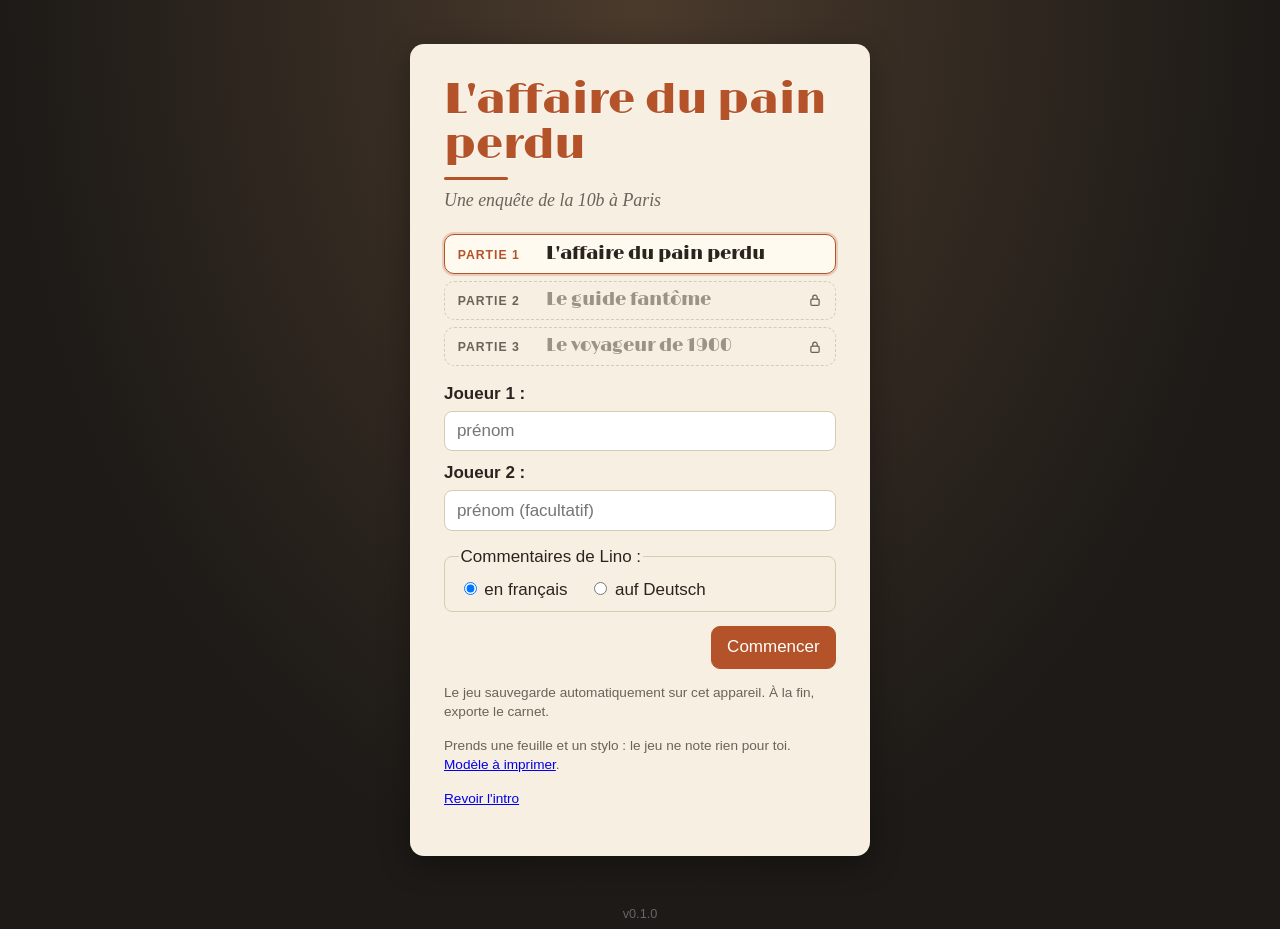
==== commit 028902a1: "Teil 3 ins Startmenü einbinden, Schlüsselwort « Orsay » - Startmenü mit drei Teilen untereinander; T" ====
--- a/index.html
+++ b/index.html
@@ -21,13 +21,14 @@
     <div class="start-card">
       <h1 id="title">L'affaire du pain perdu</h1>
       <p id="subtitle" class="sub">Une enquête de la 10b à Paris</p>
-      <!-- Zwei Teile: Teil 2 ist gesperrt, bis Teil 1 geschafft ist oder das Schlüsselwort eingegeben wird -->
+      <!-- Drei Teile: Teil 2 und 3 sind gesperrt, bis der Teil davor geschafft ist oder das Schlüsselwort eingegeben wird -->
       <div id="parts" class="parts" role="radiogroup" aria-label="Choisis l'enquête">
         <button type="button" class="part on" data-part="1" role="radio" aria-checked="true"><span class="part-n">Partie 1</span><span class="part-t">L'affaire du pain perdu</span></button>
         <button type="button" class="part" data-part="2" role="radio" aria-checked="false"><span class="part-n">Partie 2<svg class="lock" viewBox="0 0 22 22" fill="none" stroke="currentColor" stroke-width="2" stroke-linecap="round" stroke-linejoin="round" aria-hidden="true"><rect x="4.5" y="9.5" width="13" height="10" rx="1.8"/><path d="M7.5 9.5V7a3.5 3.5 0 0 1 7 0v2.5"/></svg></span><span class="part-t">Le guide fantôme</span></button>
+        <button type="button" class="part" data-part="3" role="radio" aria-checked="false"><span class="part-n">Partie 3<svg class="lock" viewBox="0 0 22 22" fill="none" stroke="currentColor" stroke-width="2" stroke-linecap="round" stroke-linejoin="round" aria-hidden="true"><rect x="4.5" y="9.5" width="13" height="10" rx="1.8"/><path d="M7.5 9.5V7a3.5 3.5 0 0 1 7 0v2.5"/></svg></span><span class="part-t">Le voyageur de 1900</span></button>
       </div>
       <div id="keyrow" class="keyrow" hidden>
-        <p>La partie 2 s'ouvre à la fin de la partie 1. Tu as le mot de passe ?</p>
+        <p id="keyask">La partie 2 s'ouvre à la fin de la partie 1. Tu as le mot de passe ?</p>
         <div class="keyin"><input id="key" type="text" maxlength="40" autocomplete="off" autocapitalize="off" autocorrect="off" spellcheck="false" placeholder="mot de passe" aria-label="Mot de passe"><button id="btn-key" class="btn">Ouvrir</button></div>
         <p id="keymsg" class="keymsg" role="status"></p>
       </div>
@@ -85,6 +86,7 @@
 
   <script src="js/data.js"></script>
   <script src="js/prof.js"></script>
+  <script src="js/audioplayer.js"></script>
   <script src="js/game.js"></script>
 </body>
 </html>
--- a/css/style.css
+++ b/css/style.css
@@ -26,15 +26,20 @@
 .start-card fieldset { border: 1px solid var(--line); border-radius: 8px; margin: .8rem 0; padding: .5rem .8rem; }
 .start-card .radio { display: inline-block; margin: 0 1rem 0 0; font-weight: 500; }
 .tiny { font-size: .8rem; color: var(--muted); }
-/* Startmenü: Teil 1 oder Teil 2 (gesperrt bis zum Schlüsselwort) */
-.parts { display: grid; grid-template-columns: 1fr 1fr; gap: .55rem; margin: 0 0 .9rem; }
-.part { display: flex; flex-direction: column; align-items: flex-start; gap: .15rem; text-align: left; padding: .5rem .75rem .6rem; background: var(--panel-2); border: 1px solid var(--line); border-radius: 10px; color: var(--ink); font: inherit; line-height: 1.15; cursor: pointer; touch-action: manipulation; -webkit-tap-highlight-color: transparent; }
-.part .part-n { display: flex; align-items: center; gap: .3rem; font-size: .72rem; font-weight: 700; letter-spacing: .08em; text-transform: uppercase; color: var(--muted); }
-.part .part-t { font-family: var(--display); font-size: 1.05rem; }
+/* Startmenü: Teil 1, 2 oder 3 (2 und 3 gesperrt bis zum Schlüsselwort), untereinander: Nummer links, Titel daneben,
+   das Schloss eines gesperrten Teils rechts */
+.parts { display: grid; gap: .4rem; margin: 0 0 .9rem; }
+.part { position: relative; display: flex; align-items: baseline; gap: .6rem; text-align: left; padding: .5rem .75rem; background: var(--panel-2); border: 1px solid var(--line); border-radius: 10px; color: var(--ink); font: inherit; line-height: 1.15; cursor: pointer; touch-action: manipulation; -webkit-tap-highlight-color: transparent; }
+.part .part-n { flex: none; width: 4.6rem; white-space: nowrap; font-size: .72rem; font-weight: 700; letter-spacing: .08em; text-transform: uppercase; color: var(--muted); }
+.part .part-t { min-width: 0; font-family: var(--display); font-size: 1.05rem; }
+@media (max-width: 380px) {   /* kleine Handys: Nummer über dem Titel, damit der Titel die ganze Breite hat */
+  .part { flex-direction: column; align-items: flex-start; gap: .1rem; }
+  .part .part-n { width: auto; }
+}
 .part.on { background: var(--paper); border-color: var(--accent); box-shadow: 0 0 0 2px rgba(180,83,42,.22); }
 .part.on .part-n { color: var(--accent); }
-.part .lock { display: none; width: 14px; height: 14px; }
-.part.locked { background: transparent; border-style: dashed; }
+.part .lock { display: none; position: absolute; right: .75rem; top: 50%; width: 14px; height: 14px; margin-top: -7px; }
+.part.locked { background: transparent; border-style: dashed; padding-right: 2rem; }
 .part.locked .part-t { color: var(--muted); opacity: .65; }
 .part.locked .lock { display: block; }
 .keyrow { margin: -.35rem 0 .9rem; padding: .6rem .75rem; background: var(--paper); border: 1px dashed var(--accent); border-radius: 10px; }
@@ -44,7 +49,7 @@
 .start-card .keyin input.bad { border-color: var(--no); background: #fdf0f0; }
 .keyrow .keymsg { margin: .4rem 0 0; color: var(--no); font-size: .85rem; }
 .keymsg:empty { display: none; }
-.start.p2 .p1only { display: none; }
+.start.p2 .p1only, .start.p3 .p1only { display: none; }
 /* Ende von Teil 1: das Schlüsselwort für Teil 2 */
 .keybox { margin: .8rem 0; padding: .8rem 1rem .9rem; text-align: center; background: #2a2521; color: #f6ead3; border-radius: 12px; }
 .keybox .kt { font-size: .8rem; font-weight: 700; letter-spacing: .08em; text-transform: uppercase; color: #f1c27d; }
@@ -162,7 +167,46 @@
 .proof .line { margin-bottom: .4rem; }
 .feedback.ok .line { background: #dcefe3; border-radius: 8px; padding: .5rem; }
 .feedback.no .line { background: #f8dcdc; border-radius: 8px; padding: .5rem; }
-.audio-row { display: flex; gap: 1rem; align-items: center; flex-wrap: wrap; margin: .6rem 0; }
+/* Audioplayer der Hörtexte (js/audioplayer.js): Abspielen/Pause, 5 s zurück und vor, Fortschritt, Tempo */
+.ap { flex: 1 1 100%; min-width: 0; display: grid; grid-template-columns: auto auto minmax(90px, 1fr) auto auto; grid-template-areas: "play back seek fwd time" "rates rates rates rates rates" "note note note note note"; align-items: center; gap: .45rem .55rem; padding: .5rem .65rem; background: var(--paper); border: 1px solid var(--line); border-radius: 10px; color: var(--ink); }
+.modal h2.speaker { display: flex; align-items: center; gap: .65rem; }
+h2.speaker .pt { width: 48px; height: 48px; font-size: 1rem; }
+.modal.audio .ap { margin: .5rem 0 .3rem; }
+.ap .ap-i { width: 22px; height: 22px; fill: currentColor; flex: none; }
+.ap .ap-play { grid-area: play; display: inline-flex; align-items: center; gap: .3rem; min-height: 44px; min-width: 8.2em; padding: .35rem .85rem .35rem .6rem; background: var(--accent-2); border-color: var(--accent-2); color: #fff; font-weight: 600; white-space: nowrap; }
+.ap .ap-play:hover { background: #245d93; }
+.ap.on .ap-play { animation: pulse 1.6s infinite; }
+.ap .ap-skip { width: 44px; height: 44px; padding: 0; display: grid; place-items: center; background: #fff; color: var(--accent-2); }
+.ap .ap-skip .ap-i { width: 30px; height: 30px; }
+.ap .ap-back { grid-area: back; }
+.ap .ap-fwd { grid-area: fwd; }
+.ap-time { grid-area: time; font-size: .85rem; color: var(--muted); font-variant-numeric: tabular-nums; white-space: nowrap; }
+.ap-seek { grid-area: seek; --p: 0%; -webkit-appearance: none; appearance: none; width: 100%; min-width: 0; height: 30px; margin: 0; padding: 0; background: transparent; cursor: pointer; touch-action: none; }
+.ap-seek:focus { outline: none; }
+.ap-seek:focus-visible { outline: 2px solid rgba(44,111,173,.45); outline-offset: 2px; border-radius: 4px; }
+.ap-seek::-webkit-slider-runnable-track { height: 6px; border-radius: 3px; background: linear-gradient(to right, var(--accent-2) var(--p), #dccfb6 var(--p)); }
+.ap-seek::-webkit-slider-thumb { -webkit-appearance: none; appearance: none; width: 20px; height: 20px; margin-top: -7px; border-radius: 50%; background: #fff; border: 3px solid var(--accent-2); box-shadow: 0 1px 3px rgba(0,0,0,.3); }
+.ap-seek::-moz-range-track { height: 6px; border-radius: 3px; background: #dccfb6; }
+.ap-seek::-moz-range-progress { height: 6px; border-radius: 3px; background: var(--accent-2); }
+.ap-seek::-moz-range-thumb { width: 14px; height: 14px; border-radius: 50%; background: #fff; border: 3px solid var(--accent-2); box-shadow: 0 1px 3px rgba(0,0,0,.3); }
+.ap-seek:disabled { cursor: default; }
+.ap-seek:disabled::-webkit-slider-thumb { visibility: hidden; }
+.ap-seek:disabled::-moz-range-thumb { visibility: hidden; }
+.ap-rates { grid-area: rates; display: flex; flex-wrap: wrap; align-items: center; gap: .3rem .5rem; min-width: 0; }
+.ap-rl { font-size: .85rem; color: var(--muted); }
+.ap-seg { display: inline-flex; flex: 0 1 auto; min-width: 0; background: #fff; border: 1px solid var(--line); border-radius: 8px; overflow: hidden; }
+.ap-rate { flex: 1 1 0; min-width: 0; min-height: 36px; padding: .2rem .6rem; border: 0; border-left: 1px solid var(--line); background: none; color: var(--ink); font-size: .85rem; font-variant-numeric: tabular-nums; white-space: nowrap; touch-action: manipulation; -webkit-tap-highlight-color: transparent; }
+.ap-rate:first-child { border-left: 0; }
+.ap-rate:hover { background: #f1e8d6; }
+.ap-rate.on { background: var(--accent-2); color: #fff; font-weight: 700; }
+.ap-note { grid-area: note; margin: 0; font-size: .85rem; font-weight: 600; color: var(--no); }
+/* Begrenztes Hören (Telefonat in Teil 2): ohne Spulen, der Balken zeigt nur den Fortschritt */
+.ap.noseek { grid-template-columns: auto minmax(90px, 1fr) auto; grid-template-areas: "play seek time" "rates rates rates" "note note note"; }
+/* Vorlesen statt Aufnahme: kein Balken, keine Zeit */
+.ap.tts .ap-seek, .ap.tts .ap-skip, .ap.tts .ap-time { display: none; }
+.ap.tts { grid-template-columns: auto 1fr; grid-template-areas: "play ." "rates rates" "note note"; }
+.help-bubble > .body, .marie-bubble > .body { flex: 1; min-width: 0; }
+.help-bubble .ap, .marie-bubble .ap { margin-top: .45rem; }
 
 /* Aufgaben */
 .doccard { border: 1px solid var(--line); border-radius: 8px; padding: .6rem .8rem; margin: .5rem 0; background: var(--paper); }
@@ -395,3 +439,25 @@
   .start-card .sub { margin-bottom: .6rem; }
   .start-card label { margin: .35rem 0; }
 }
+
+/* Audioplayer auf dem Handy: Knöpfe oben, Balken darunter über die ganze Breite, Tempo in der dritten Zeile */
+@media (max-width: 560px) {
+  .ap { grid-template-columns: auto auto auto 1fr; grid-template-areas: "play back fwd time" "seek seek seek seek" "rates rates rates rates" "note note note note"; gap: .35rem .45rem; padding: .45rem .5rem; }
+  .ap .ap-time { justify-self: end; }
+  .ap.noseek { grid-template-columns: auto 1fr; grid-template-areas: "play time" "seek seek" "rates rates" "note note"; }
+  .ap .ap-play { min-width: 0; }
+  .ap-seg { flex: 1 1 auto; }
+  .ap-rate { padding: .2rem .25rem; font-size: .8rem; }
+  h2.speaker .pt { width: 38px; height: 38px; }
+}
+/* Ganz schmal: Abspielknopf nur mit Symbol (die Beschriftung steht im aria-label) */
+@media (max-width: 380px) {
+  .ap .ap-play { width: 56px; justify-content: center; padding: 0; }
+  .ap .ap-play span { display: none; }
+}
+@media (pointer: coarse) {
+  .ap-seek { height: 36px; }
+  .ap-seek::-webkit-slider-thumb { width: 24px; height: 24px; margin-top: -9px; }
+  .ap-seek::-moz-range-thumb { width: 18px; height: 18px; }
+  .ap-rate { min-height: 40px; }
+}
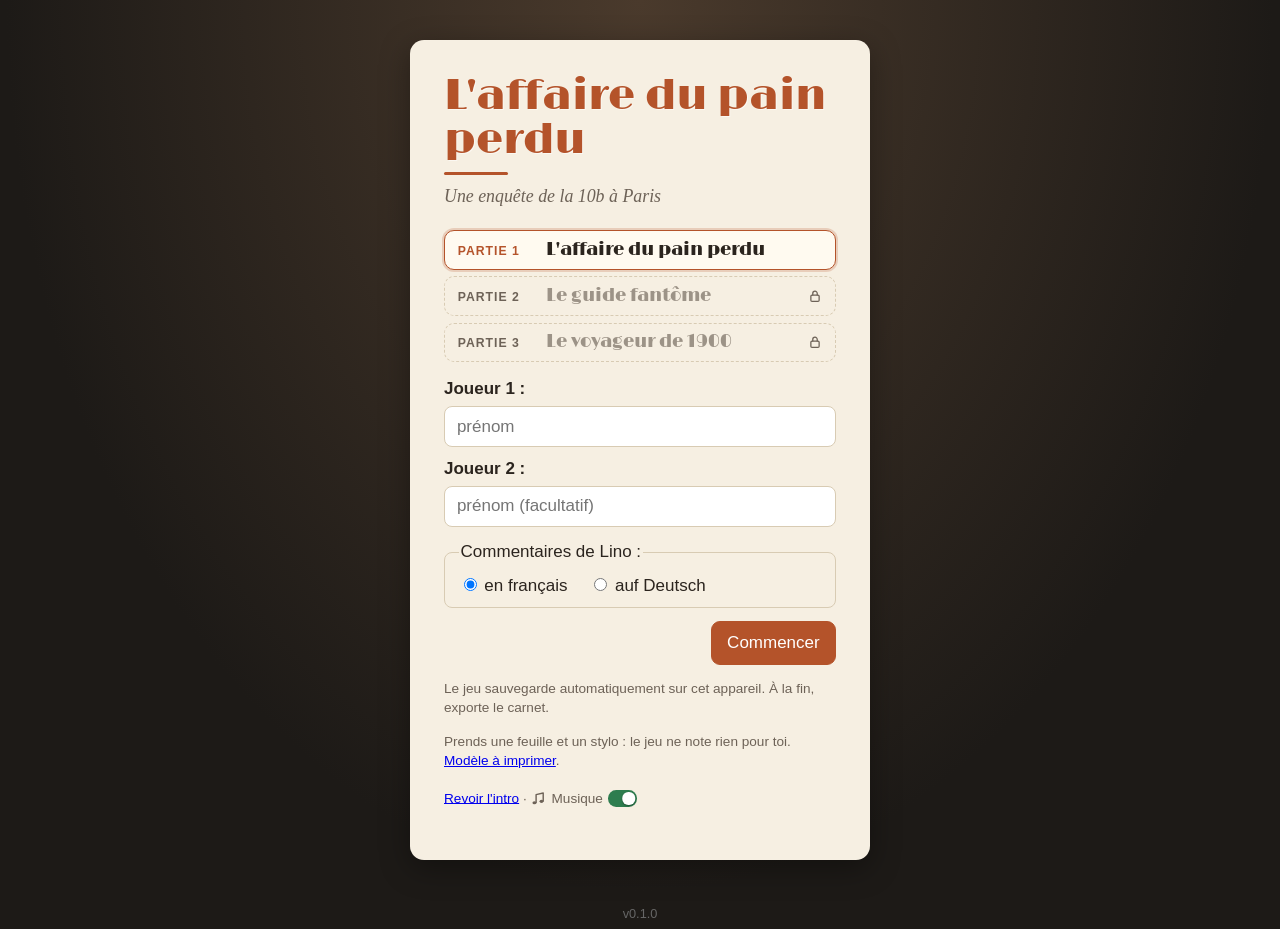
==== commit 7452bcca: "Musik im Intro abschaltbar, in allen Teilen und beiden Sprachen - Schalter « Musique » (deutsch „Mus" ====
--- a/index.html
+++ b/index.html
@@ -46,7 +46,8 @@
       </div>
       <p class="tiny">Le jeu sauvegarde automatiquement sur cet appareil. À la fin, exporte le carnet.</p>
       <p class="tiny">Prends une feuille et un stylo : le jeu ne note rien pour toi.<span class="p1only"> <a href="zettel.html" target="_blank">Modèle à imprimer</a>.</span></p>
-      <p class="tiny"><a href="#" id="btn-intro">Revoir l'intro</a></p>
+      <!-- Schalter für die Musik im Intro (alle Teile, gemerkt auf diesem Gerät); das Intro zeigt eine Kopie davon -->
+      <p class="tiny"><a href="#" id="btn-intro">Revoir l'intro</a> · <button type="button" id="btn-music" class="musicsw" role="switch" aria-checked="true" title="Musique de l'intro"><svg class="nicon" viewBox="0 0 22 22" aria-hidden="true"><path d="M8.6 16.4V5.1l10-2.2v11.3" fill="none" stroke="currentColor" stroke-width="2" stroke-linecap="round" stroke-linejoin="round"/><ellipse cx="6.2" cy="16.6" rx="2.7" ry="2.2" fill="currentColor"/><ellipse cx="16.2" cy="14.6" rx="2.7" ry="2.2" fill="currentColor"/></svg>Musique<span class="sw" aria-hidden="true"></span></button></p>
     </div>
   </section>
 
--- a/css/style.css
+++ b/css/style.css
@@ -26,6 +26,15 @@
 .start-card fieldset { border: 1px solid var(--line); border-radius: 8px; margin: .8rem 0; padding: .5rem .8rem; }
 .start-card .radio { display: inline-block; margin: 0 1rem 0 0; font-weight: 500; }
 .tiny { font-size: .8rem; color: var(--muted); }
+/* Schalter „Musique“ für das Intro: im Startmenü neben „Revoir l'intro“, im Intro als Knopf */
+.musicsw { display: inline-flex; align-items: center; gap: .4em; vertical-align: middle; touch-action: manipulation; -webkit-tap-highlight-color: transparent; }
+.musicsw:not(.btn) { background: none; border: 0; padding: .25rem 0; color: inherit; }
+.musicsw .nicon { width: 1.15em; height: 1.15em; flex: none; }
+.musicsw .sw { position: relative; flex: none; width: 2.1em; height: 1.2em; border-radius: .6em; background: #c9bca4; transition: background .2s; }
+.musicsw .sw::after { content: ""; position: absolute; top: .15em; left: .15em; width: .9em; height: .9em; border-radius: 50%; background: #fff; box-shadow: 0 1px 2px rgba(0,0,0,.35); transition: transform .2s; }
+.musicsw[aria-checked="true"] .sw { background: var(--ok); }
+.musicsw[aria-checked="true"] .sw::after { transform: translateX(.9em); }
+@media (pointer: coarse) { .musicsw:not(.btn) { padding: .6rem 0; } }   /* größere Tippfläche im Startmenü */
 /* Startmenü: Teil 1, 2 oder 3 (2 und 3 gesperrt bis zum Schlüsselwort), untereinander: Nummer links, Titel daneben,
    das Schloss eines gesperrten Teils rechts */
 .parts { display: grid; gap: .4rem; margin: 0 0 .9rem; }
@@ -306,9 +315,20 @@
 .introvid.out { opacity: 0; pointer-events: none; }
 .introvid video { width: 100%; height: 100%; object-fit: contain; display: block; transition: filter 1.2s ease; }
 .introvid.titled video { filter: brightness(.5) saturate(.85); }
-.introvid .skip, .introvid .snd { position: absolute; bottom: 1.2rem; background: rgba(0,0,0,.55); color: #f1c27d; border: 1px solid rgba(241,194,125,.6); }
-.introvid .skip { right: 1.2rem; }
-.introvid .snd { left: 1.2rem; }
+.introvid .skip, .introvid .ictl .btn { background: rgba(0,0,0,.55); color: #f1c27d; border: 1px solid rgba(241,194,125,.6); }
+.introvid .skip { position: absolute; bottom: 1.2rem; right: 1.2rem; }
+/* unten links: Schalter „Musique“, daneben „Son“, wenn der Browser den Ton gesperrt hat */
+.introvid .ictl { position: absolute; bottom: 1.2rem; left: 1.2rem; display: flex; align-items: center; gap: .5rem; }
+.introvid .ihold { position: absolute; inset: 0; width: 100%; height: 100%; object-fit: contain; pointer-events: none; }   /* Standbild beim Wechsel der Fassung (Teil 3) */
+.introvid .musicsw .sw { background: rgba(241,194,125,.25); }
+.introvid .musicsw .sw::after { background: #f6ead3; }
+.introvid .musicsw[aria-checked="true"] .sw { background: #f1c27d; }
+@media (max-width: 480px) { .introvid .ictl { flex-direction: column-reverse; align-items: flex-start; } }
+@media (max-width: 400px) {   /* schmale Handys: kleinere Knöpfe, damit „Intro überspringen“ (deutsch) danebenpasst */
+  .introvid .ictl .btn, .introvid .skip { font-size: .85rem; padding: .4rem .65rem; }
+  .introvid .ictl { left: .8rem; bottom: .8rem; }
+  .introvid .skip { right: .8rem; bottom: .8rem; }
+}
 .introvid .bigplay { position: absolute; width: 96px; height: 96px; border-radius: 50%; border: 2px solid #f1c27d; background: rgba(0,0,0,.6); color: #f1c27d; font-size: 2.4rem; padding-left: 8px; cursor: pointer; }
 /* Titelkarte am Ende des Videos: über dem letzten Bild, in der Plakatschrift des Spiels */
 .introvid .ititle { position: absolute; inset: 0; display: grid; place-content: center; text-align: center; padding: 1rem 1.2rem; background: radial-gradient(ellipse at center, rgba(0,0,0,.25), rgba(0,0,0,.75)); opacity: 0; transition: opacity 1.1s ease; pointer-events: none; }
